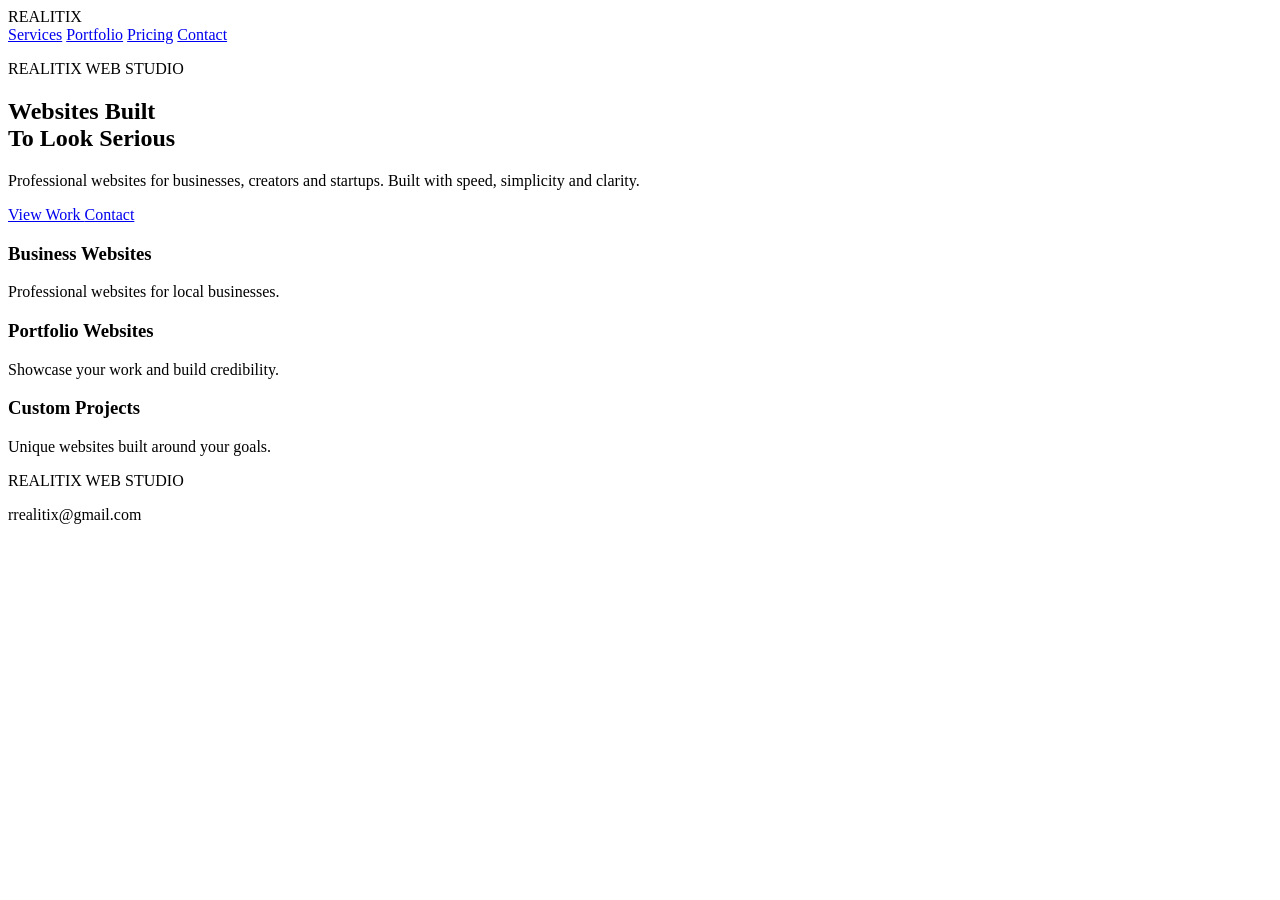
==== index.html @ b09eb092 "Update index.html" ====
<body>

<header>

<div class="logo">REALITIX</div>

<nav>
<a href="services.html">Services</a>
<a href="portfolio.html">Portfolio</a>
<a href="pricing.html">Pricing</a>
<a href="contact.html">Contact</a>
</nav>

</header>

<section class="hero">

<div class="hero-content">

<p class="eyebrow">REALITIX WEB STUDIO</p>

<h1>
Websites Built<br>
To Look Serious
</h1>

<p class="hero-text">
Professional websites for businesses,
creators and startups.
Built with speed, simplicity and clarity.
</p>

<div class="hero-buttons">

<a href="portfolio.html" class="btn">
View Work
</a>

<a href="contact.html" class="btn-outline">
Contact
</a>

</div>

</div>

</section>

<section class="services-preview">

<div class="card">
<h3>Business Websites</h3>
<p>Professional websites for local businesses.</p>
</div>

<div class="card">
<h3>Portfolio Websites</h3>
<p>Showcase your work and build credibility.</p>
</div>

<div class="card">
<h3>Custom Projects</h3>
<p>Unique websites built around your goals.</p>
</div>

</section>

<footer>

<p>REALITIX WEB STUDIO</p>

<p>rrealitix@gmail.com</p>

</footer>

</body>
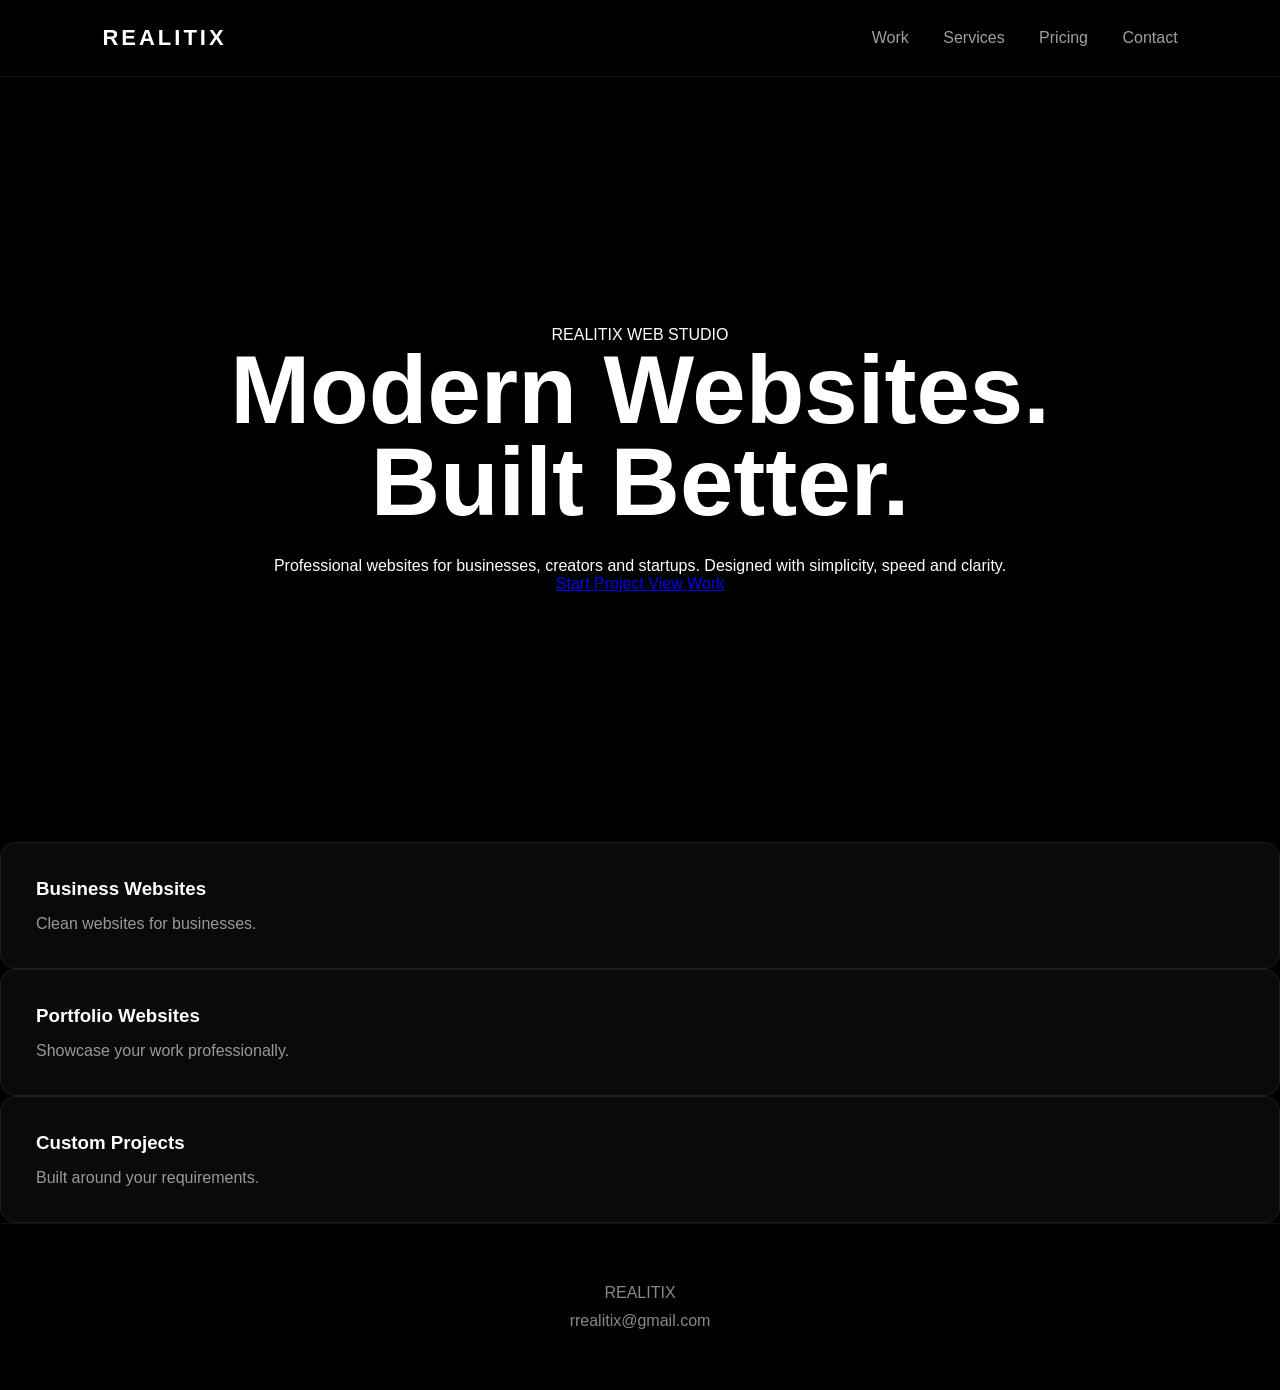
==== commit 144fea7c: "Refactor index.html for improved structure and content" ====
--- a/index.html
+++ b/index.html
@@ -1,14 +1,26 @@
+<!DOCTYPE html>
+<html lang="en">
+<head>
+<meta charset="UTF-8">
+<meta name="viewport" content="width=device-width, initial-scale=1.0">
+<title>Realitix</title>
+
+<link rel="stylesheet" href="style.css">
+
+</head>
 <body>
 
-<header>
+<header class="glass">
 
-<div class="logo">REALITIX</div>
+<div class="logo">
+REALITIX
+</div>
 
 <nav>
-<a href="services.html">Services</a>
-<a href="portfolio.html">Portfolio</a>
-<a href="pricing.html">Pricing</a>
-<a href="contact.html">Contact</a>
+<a href="#">Work</a>
+<a href="#">Services</a>
+<a href="#">Pricing</a>
+<a href="#">Contact</a>
 </nav>
 
 </header>
@@ -17,27 +29,29 @@
 
 <div class="hero-content">
 
-<p class="eyebrow">REALITIX WEB STUDIO</p>
+<p class="small-text">
+REALITIX WEB STUDIO
+</p>
 
 <h1>
-Websites Built<br>
-To Look Serious
+Modern Websites.<br>
+Built Better.
 </h1>
 
-<p class="hero-text">
+<p class="hero-description">
 Professional websites for businesses,
 creators and startups.
-Built with speed, simplicity and clarity.
+Designed with simplicity, speed and clarity.
 </p>
 
-<div class="hero-buttons">
+<div class="buttons">
 
-<a href="portfolio.html" class="btn">
-View Work
+<a href="#" class="primary-btn">
+Start Project
 </a>
 
-<a href="contact.html" class="btn-outline">
-Contact
+<a href="#" class="secondary-btn">
+View Work
 </a>
 
 </div>
@@ -46,31 +60,32 @@
 
 </section>
 
-<section class="services-preview">
+<section class="showcase">
 
-<div class="card">
+<div class="glass card">
 <h3>Business Websites</h3>
-<p>Professional websites for local businesses.</p>
+<p>Clean websites for businesses.</p>
 </div>
 
-<div class="card">
+<div class="glass card">
 <h3>Portfolio Websites</h3>
-<p>Showcase your work and build credibility.</p>
+<p>Showcase your work professionally.</p>
 </div>
 
-<div class="card">
+<div class="glass card">
 <h3>Custom Projects</h3>
-<p>Unique websites built around your goals.</p>
+<p>Built around your requirements.</p>
 </div>
 
 </section>
 
 <footer>
 
-<p>REALITIX WEB STUDIO</p>
+<p>REALITIX</p>
 
 <p>rrealitix@gmail.com</p>
 
 </footer>
 
 </body>
+</html>
--- a/style.css
+++ b/style.css
@@ -0,0 +1,170 @@
+*{
+margin:0;
+padding:0;
+box-sizing:border-box;
+font-family:Arial,sans-serif;
+}
+
+body{
+background:#000;
+color:#fff;
+}
+
+header{
+display:flex;
+justify-content:space-between;
+align-items:center;
+padding:25px 8%;
+border-bottom:1px solid #111;
+}
+
+.logo{
+font-size:22px;
+font-weight:700;
+letter-spacing:3px;
+}
+
+nav a{
+color:#a0a0a0;
+text-decoration:none;
+margin-left:30px;
+transition:.3s;
+}
+
+nav a:hover{
+color:white;
+}
+
+.hero{
+min-height:85vh;
+display:flex;
+align-items:center;
+justify-content:center;
+text-align:center;
+padding:20px;
+}
+
+.hero-content{
+max-width:900px;
+animation:fadeUp 1s ease;
+}
+
+.eyebrow{
+color:#888;
+letter-spacing:3px;
+font-size:12px;
+margin-bottom:20px;
+}
+
+.hero h1{
+font-size:6rem;
+line-height:0.95;
+margin-bottom:30px;
+font-weight:800;
+}
+
+.hero-text{
+font-size:1.2rem;
+color:#a0a0a0;
+max-width:600px;
+margin:auto;
+}
+
+.hero-buttons{
+margin-top:40px;
+display:flex;
+justify-content:center;
+gap:15px;
+flex-wrap:wrap;
+}
+
+.btn{
+background:white;
+color:black;
+text-decoration:none;
+padding:15px 32px;
+border-radius:8px;
+font-weight:700;
+}
+
+.btn-outline{
+border:1px solid #333;
+color:white;
+text-decoration:none;
+padding:15px 32px;
+border-radius:8px;
+}
+
+.services-preview{
+padding:80px 8%;
+display:grid;
+grid-template-columns:repeat(auto-fit,minmax(250px,1fr));
+gap:25px;
+}
+
+.card{
+background:#0a0a0a;
+border:1px solid #1d1d1d;
+padding:35px;
+border-radius:15px;
+transition:.4s;
+}
+
+.card:hover{
+transform:translateY(-5px);
+border-color:#555;
+}
+
+.card h3{
+margin-bottom:15px;
+}
+
+.card p{
+color:#999;
+}
+
+footer{
+padding:50px;
+text-align:center;
+border-top:1px solid #111;
+}
+
+footer p{
+margin:10px 0;
+color:#888;
+}
+
+@keyframes fadeUp{
+from{
+opacity:0;
+transform:translateY(30px);
+}
+
+to{
+opacity:1;
+transform:translateY(0);
+}
+}
+
+@media(max-width:768px){
+
+.hero h1{
+font-size:3rem;
+}
+
+header{
+flex-direction:column;
+gap:15px;
+}
+
+nav{
+display:flex;
+flex-wrap:wrap;
+justify-content:center;
+}
+
+nav a{
+margin:5px 10px;
+}
+
+}
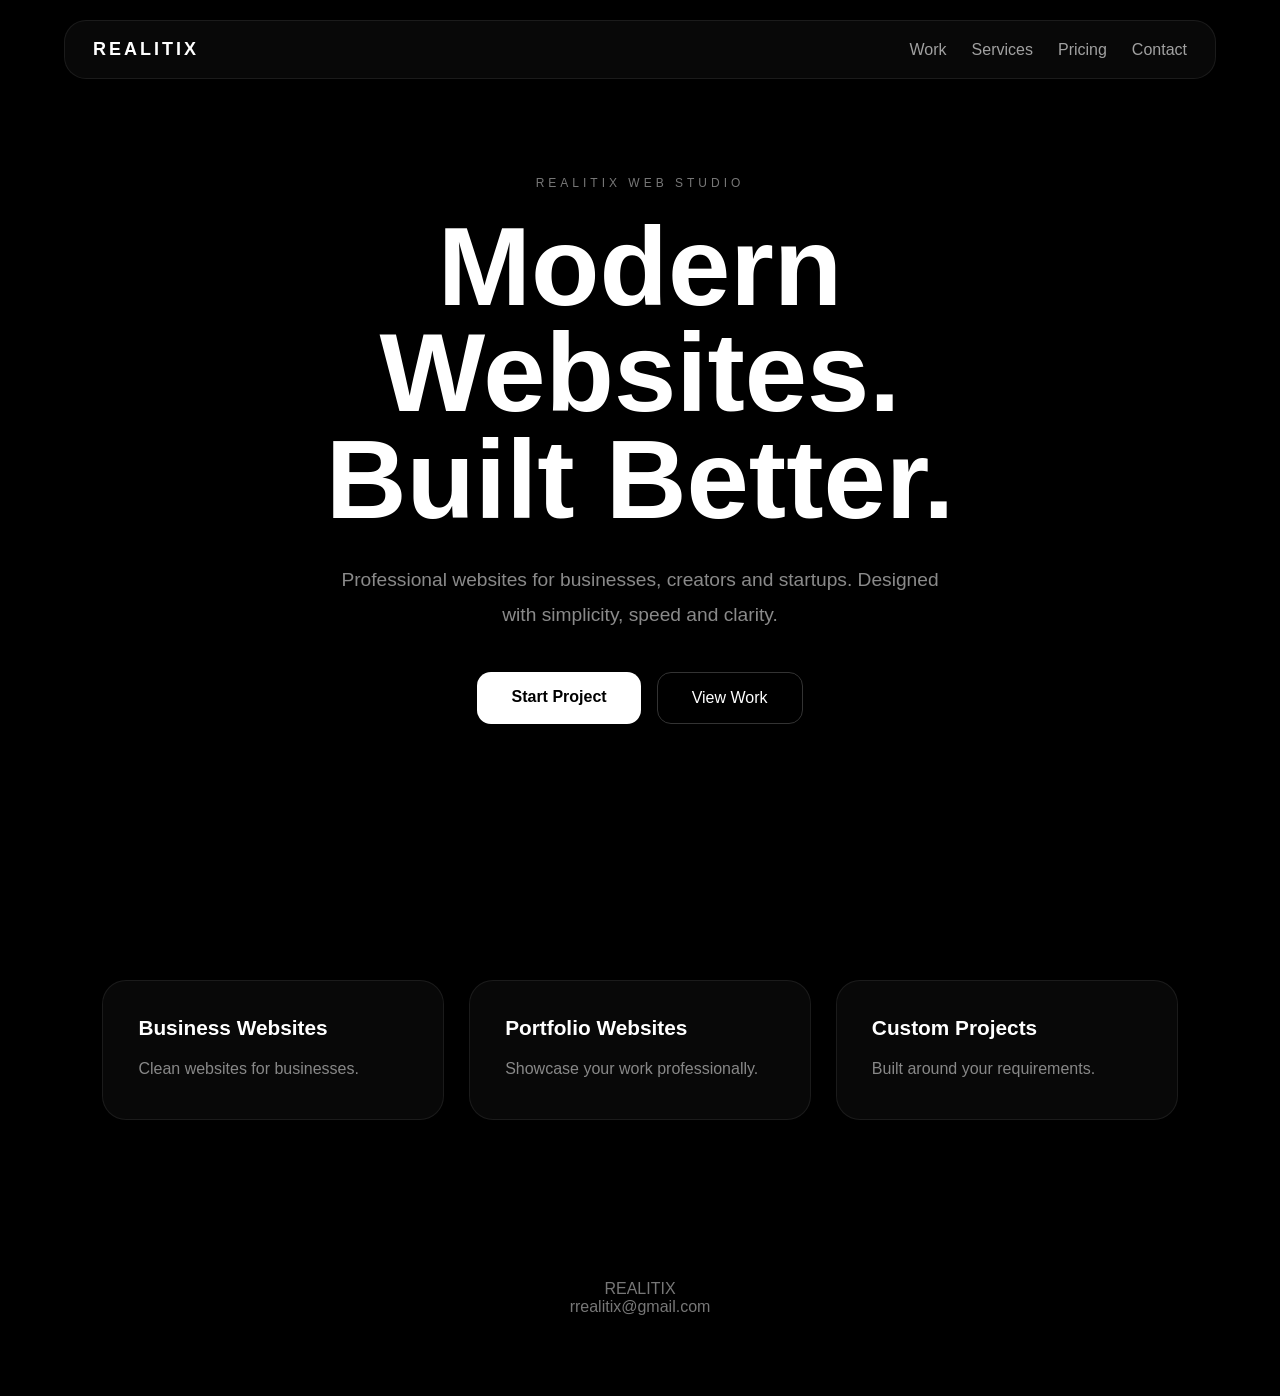
==== commit 2a3ab049: "Update index.html" ====
--- a/index.html
+++ b/index.html
@@ -17,10 +17,10 @@
 </div>
 
 <nav>
-<a href="#">Work</a>
-<a href="#">Services</a>
-<a href="#">Pricing</a>
-<a href="#">Contact</a>
+<a href="portfolio.html">Work</a>
+<a href="services.html">Services</a>
+<a href="pricing.html">Pricing</a>
+<a href="contact.html">Contact</a>
 </nav>
 
 </header>
@@ -46,11 +46,11 @@
 
 <div class="buttons">
 
-<a href="#" class="primary-btn">
+<a href="contact.html" class="primary-btn">
 Start Project
 </a>
 
-<a href="#" class="secondary-btn">
+<a href="portfolio.html" class="secondary-btn">
 View Work
 </a>
 
--- a/style.css
+++ b/style.css
@@ -2,155 +2,232 @@
 margin:0;
 padding:0;
 box-sizing:border-box;
-font-family:Arial,sans-serif;
+font-family:Inter,Arial,sans-serif;
+}
+
+html{
+scroll-behavior:smooth;
 }
 
 body{
 background:#000;
 color:#fff;
-}
+overflow-x:hidden;
+}
+
+/* NAVBAR */
 
 header{
+position:fixed;
+top:20px;
+left:50%;
+transform:translateX(-50%);
+width:90%;
+max-width:1200px;
+
 display:flex;
 justify-content:space-between;
 align-items:center;
-padding:25px 8%;
-border-bottom:1px solid #111;
+
+padding:18px 28px;
+
+border-radius:22px;
+
+z-index:1000;
+}
+
+.glass{
+background:rgba(255,255,255,0.03);
+
+backdrop-filter:blur(20px);
+
+-webkit-backdrop-filter:blur(20px);
+
+border:1px solid rgba(255,255,255,0.08);
 }
 
 .logo{
-font-size:22px;
 font-weight:700;
 letter-spacing:3px;
+font-size:18px;
+}
+
+nav{
+display:flex;
+gap:25px;
 }
 
 nav a{
-color:#a0a0a0;
+color:#a1a1a1;
 text-decoration:none;
-margin-left:30px;
-transition:.3s;
+transition:.4s;
 }
 
 nav a:hover{
 color:white;
 }
 
+/* HERO */
+
 .hero{
-min-height:85vh;
+min-height:100vh;
+
 display:flex;
 align-items:center;
 justify-content:center;
-text-align:center;
-padding:20px;
+
+padding:40px;
 }
 
 .hero-content{
 max-width:900px;
-animation:fadeUp 1s ease;
-}
-
-.eyebrow{
-color:#888;
-letter-spacing:3px;
+text-align:center;
+
+animation:fadeUp 1.2s ease;
+}
+
+.small-text{
+letter-spacing:4px;
 font-size:12px;
-margin-bottom:20px;
+color:#777;
+margin-bottom:24px;
 }
 
 .hero h1{
-font-size:6rem;
+font-size:clamp(3rem,10vw,7rem);
+
 line-height:0.95;
+
+font-weight:800;
+
 margin-bottom:30px;
-font-weight:800;
-}
-
-.hero-text{
+}
+
+.hero-description{
 font-size:1.2rem;
-color:#a0a0a0;
+color:#8a8a8a;
+
 max-width:600px;
 margin:auto;
-}
-
-.hero-buttons{
+line-height:1.8;
+}
+
+.buttons{
 margin-top:40px;
+
 display:flex;
 justify-content:center;
-gap:15px;
+gap:16px;
 flex-wrap:wrap;
 }
 
-.btn{
+.primary-btn{
+padding:16px 34px;
+
 background:white;
 color:black;
+
+font-weight:600;
+
 text-decoration:none;
-padding:15px 32px;
-border-radius:8px;
-font-weight:700;
-}
-
-.btn-outline{
+
+border-radius:14px;
+
+transition:.4s;
+}
+
+.primary-btn:hover{
+transform:translateY(-3px);
+}
+
+.secondary-btn{
+padding:16px 34px;
+
 border:1px solid #333;
+
 color:white;
+
 text-decoration:none;
-padding:15px 32px;
-border-radius:8px;
-}
-
-.services-preview{
+
+border-radius:14px;
+
+transition:.4s;
+}
+
+.secondary-btn:hover{
+background:#111;
+}
+
+/* CARDS */
+
+.showcase{
+
 padding:80px 8%;
+
 display:grid;
-grid-template-columns:repeat(auto-fit,minmax(250px,1fr));
+
+grid-template-columns:
+repeat(auto-fit,minmax(280px,1fr));
+
 gap:25px;
 }
 
 .card{
-background:#0a0a0a;
-border:1px solid #1d1d1d;
+
 padding:35px;
-border-radius:15px;
-transition:.4s;
+
+border-radius:24px;
+
+transition:
+transform .6s cubic-bezier(.22,1,.36,1),
+border-color .6s;
 }
 
 .card:hover{
-transform:translateY(-5px);
-border-color:#555;
+transform:translateY(-8px);
+border-color:rgba(255,255,255,.25);
 }
 
 .card h3{
 margin-bottom:15px;
+font-size:1.3rem;
 }
 
 .card p{
-color:#999;
-}
+color:#888;
+line-height:1.8;
+}
+
+/* FOOTER */
 
 footer{
-padding:50px;
+
+padding:80px 20px;
+
 text-align:center;
-border-top:1px solid #111;
-}
-
-footer p{
-margin:10px 0;
-color:#888;
-}
+
+color:#777;
+}
+
+/* ANIMATION */
 
 @keyframes fadeUp{
+
 from{
 opacity:0;
-transform:translateY(30px);
+transform:translateY(40px);
 }
 
 to{
 opacity:1;
 transform:translateY(0);
 }
-}
+
+}
+
+/* MOBILE */
 
 @media(max-width:768px){
-
-.hero h1{
-font-size:3rem;
-}
 
 header{
 flex-direction:column;
@@ -158,13 +235,12 @@
 }
 
 nav{
-display:flex;
 flex-wrap:wrap;
 justify-content:center;
 }
 
-nav a{
-margin:5px 10px;
-}
-
-}
+.hero h1{
+line-height:1.05;
+}
+
+}
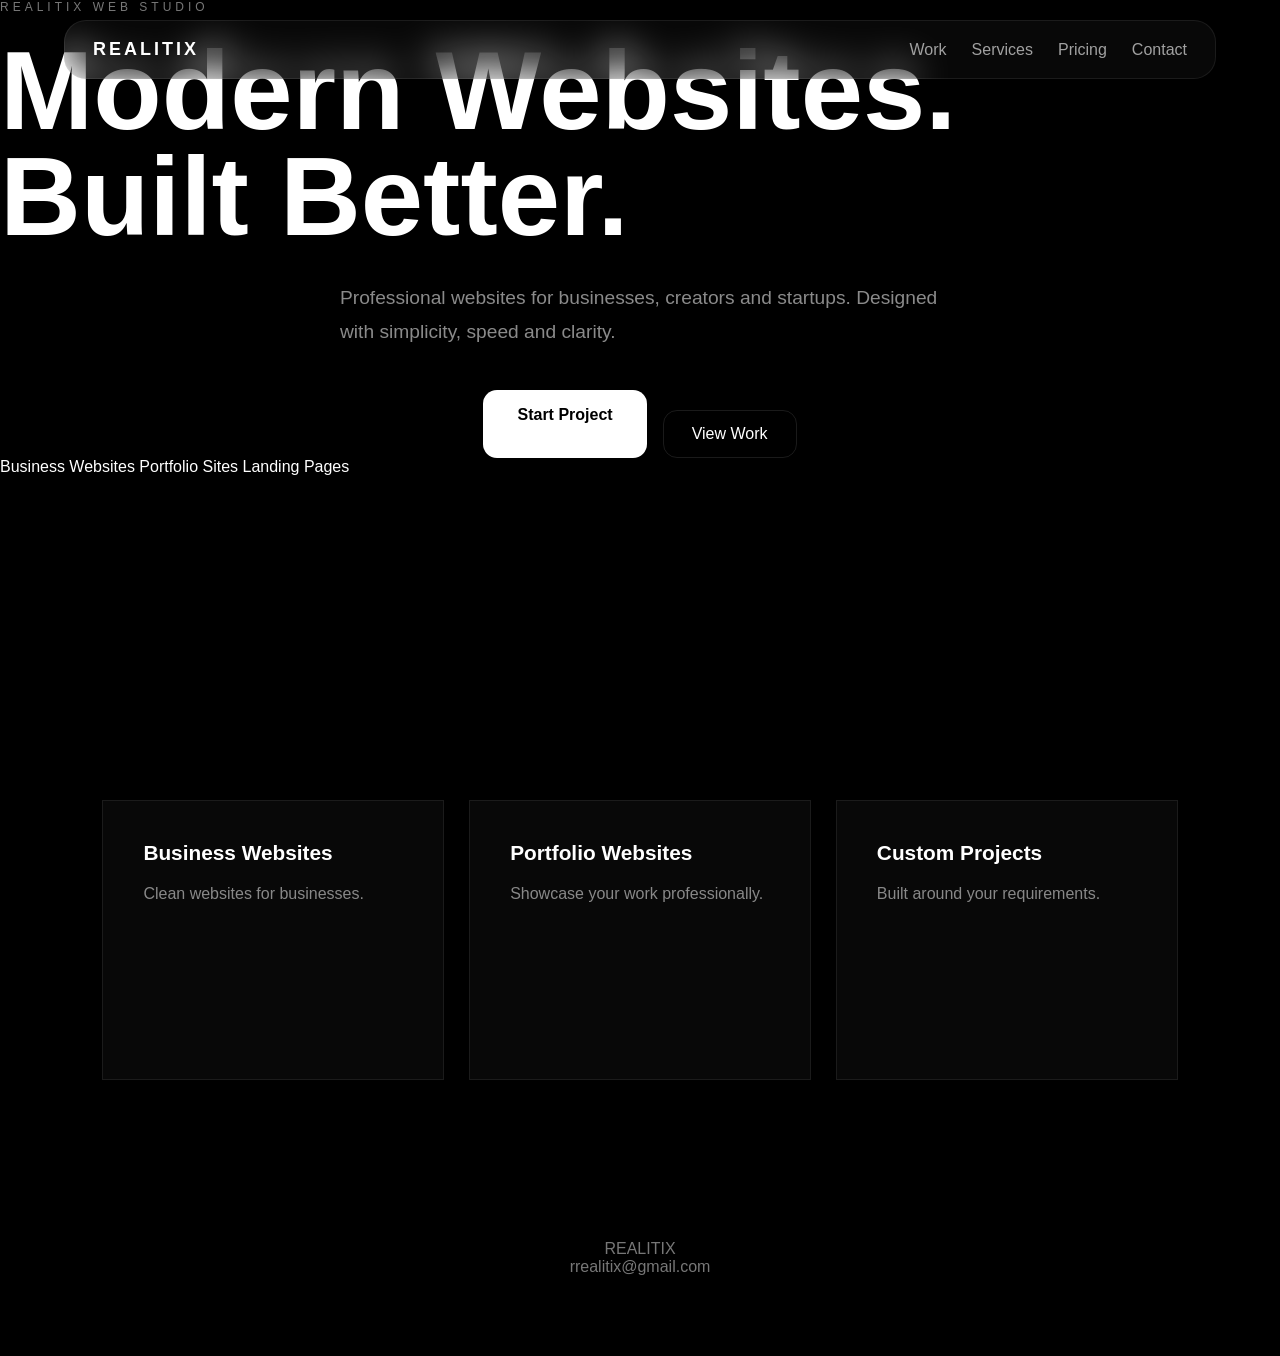
==== commit f905e6c1: "Add mini-services section to index.html Added mini-services section with service types." ====
--- a/index.html
+++ b/index.html
@@ -50,7 +50,7 @@
 Start Project
 </a>
 
-<a href="portfolio.html" class="secondary-btn">
+<a href="#work" class="secondary-btn">
 View Work
 </a>
 
@@ -58,8 +58,16 @@
 
 </div>
 
+<div class="mini-services">
+
+<span>Business Websites</span>
+<span>Portfolio Sites</span>
+<span>Landing Pages</span>
+
+</div>
+
 </section>
-
+  
 <section class="showcase">
 
 <div class="glass card">
--- a/style.css
+++ b/style.css
@@ -70,7 +70,8 @@
 /* HERO */
 
 .hero{
-min-height:100vh;
+min-height:80vh;
+}
 
 display:flex;
 align-items:center;
@@ -173,9 +174,9 @@
 }
 
 .card{
-
-padding:35px;
-
+padding:40px;
+min-height:280px;
+}
 border-radius:24px;
 
 transition:
@@ -196,6 +197,7 @@
 .card p{
 color:#888;
 line-height:1.8;
+margin-bottom:25px;
 }
 
 /* FOOTER */
@@ -244,3 +246,200 @@
 }
 
 }
+
+form{
+display:flex;
+flex-direction:column;
+gap:16px;
+max-width:600px;
+margin:auto;
+margin-top:40px;
+}
+
+input,
+textarea{
+background:#0a0a0a;
+border:1px solid #222;
+color:white;
+padding:18px;
+border-radius:14px;
+font-size:16px;
+}
+
+textarea{
+min-height:180px;
+resize:none;
+}
+
+form{
+display:flex;
+flex-direction:column;
+gap:16px;
+max-width:700px;
+margin:auto;
+margin-top:50px;
+}
+
+input,
+select,
+textarea{
+background:#0a0a0a;
+border:1px solid #222;
+color:white;
+padding:18px;
+border-radius:16px;
+font-size:16px;
+outline:none;
+transition:.3s;
+}
+
+input:focus,
+select:focus,
+textarea:focus{
+border-color:white;
+}
+
+textarea{
+min-height:180px;
+resize:none;
+}
+
+button{
+border:none;
+cursor:pointer;
+}
+
+input,
+select,
+textarea{
+
+background:#050505;
+
+border:1px solid rgba(255,255,255,.08);
+
+backdrop-filter:blur(20px);
+
+color:white;
+
+padding:20px;
+
+border-radius:20px;
+
+transition:.3s;
+
+}
+
+input:focus,
+select:focus,
+textarea:focus{
+
+border-color:white;
+
+transform:translateY(-2px);
+
+}
+
+button{
+
+background:white;
+
+color:black;
+
+padding:18px;
+
+border:none;
+
+border-radius:20px;
+
+font-size:16px;
+
+font-weight:600;
+
+transition:.4s;
+
+}
+
+button:hover{
+
+transform:translateY(-3px);
+
+}
+
+form{
+display:flex;
+flex-direction:column;
+gap:16px;
+max-width:650px;
+margin:auto;
+margin-top:40px;
+}
+
+input,
+select,
+textarea{
+
+background:rgba(255,255,255,.03);
+
+border:1px solid rgba(255,255,255,.08);
+
+backdrop-filter:blur(20px);
+
+color:white;
+
+padding:18px;
+
+border-radius:16px;
+
+font-size:16px;
+
+outline:none;
+}
+
+textarea{
+min-height:180px;
+resize:none;
+}
+
+input:focus,
+select:focus,
+textarea:focus{
+border-color:white;
+}
+
+button{
+border:none;
+cursor:pointer;
+}
+
+button{
+border:none;
+cursor:pointer;
+}
+
+.secondary-btn{
+display:inline-block;
+
+padding:14px 28px;
+
+border:1px solid rgba(255,255,255,.1);
+
+border-radius:14px;
+
+text-decoration:none;
+
+color:white;
+
+margin-top:20px;
+
+transition:.4s;
+}
+
+.secondary-btn:hover{
+
+background:white;
+
+color:black;
+
+transform:translateY(-2px);
+
+}
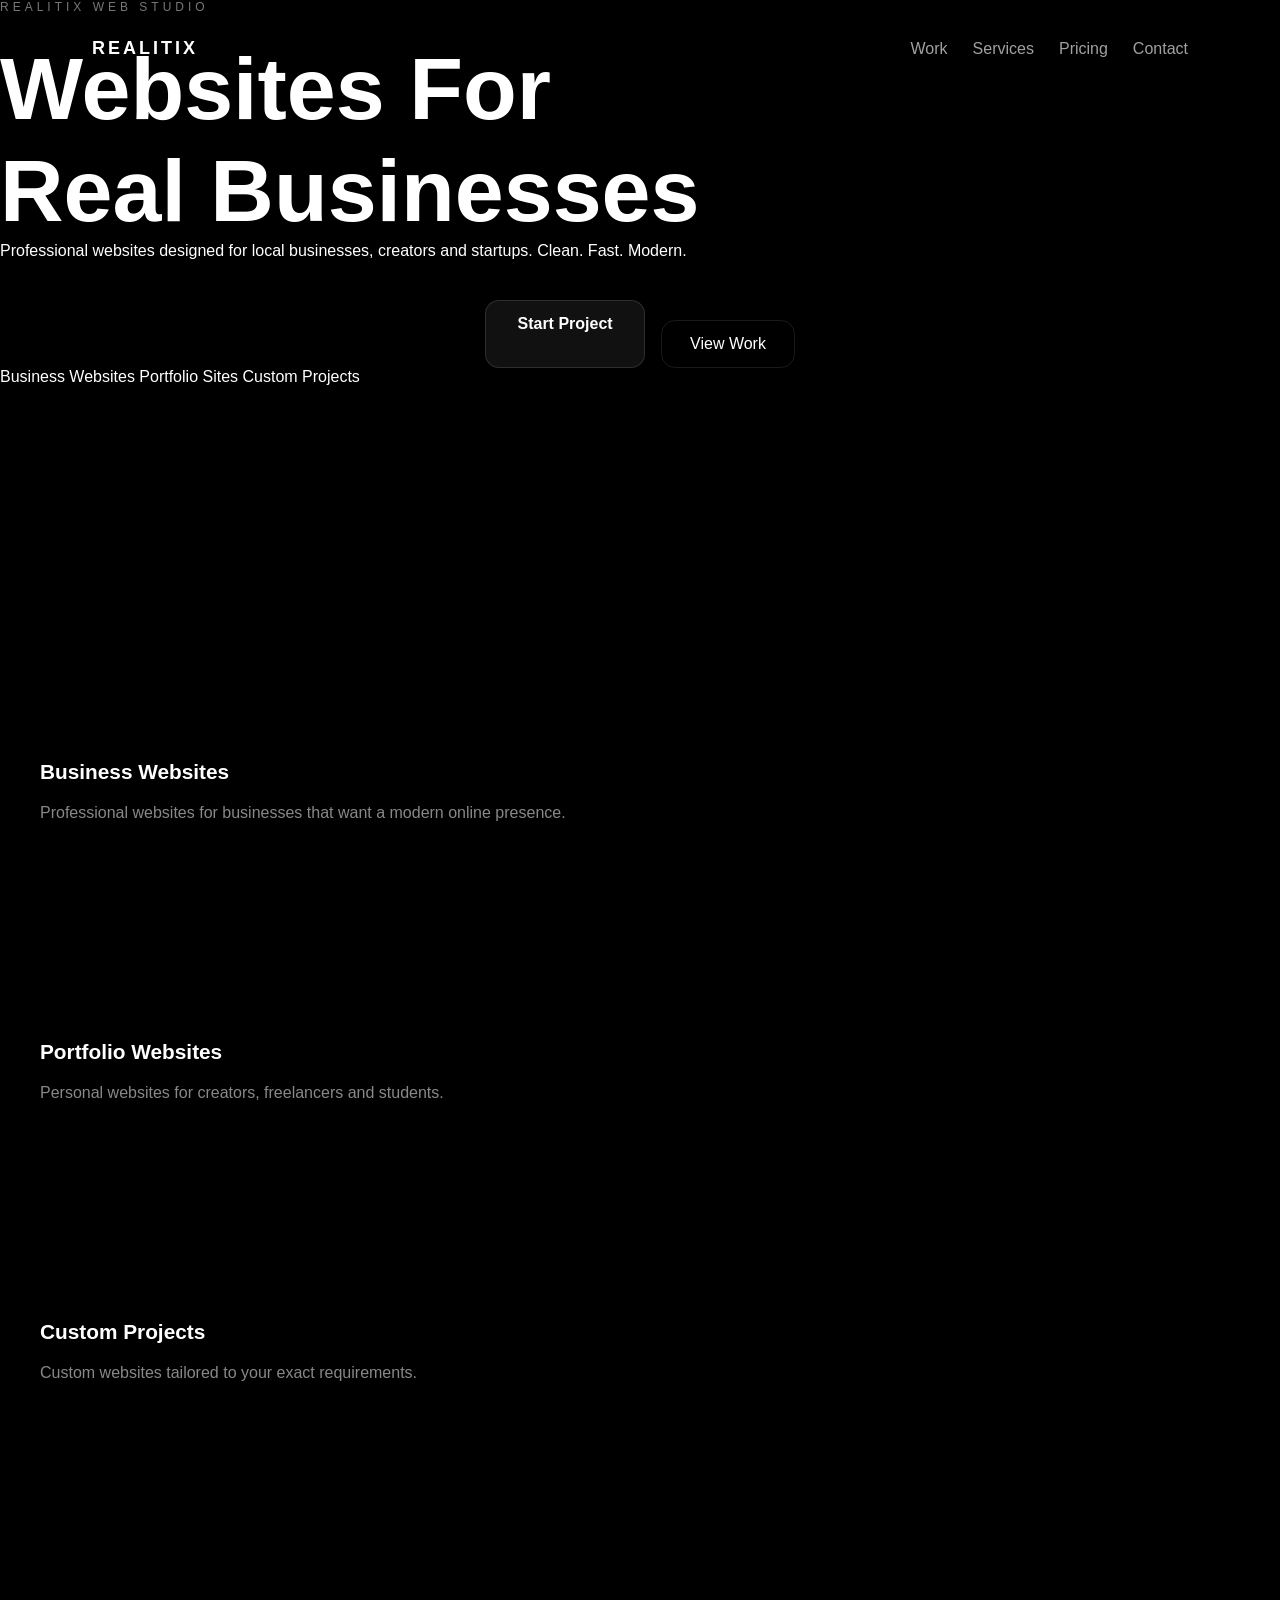
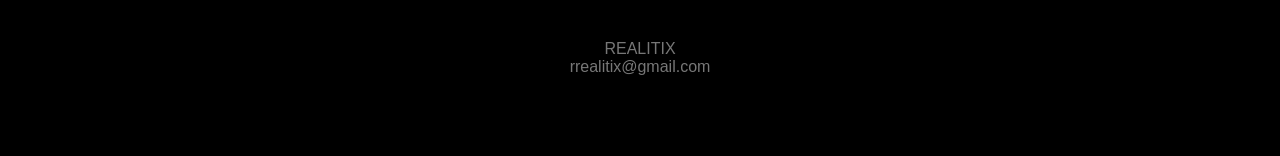
==== commit 5bbb9381: "Update index.html" ====
--- a/index.html
+++ b/index.html
@@ -10,38 +10,38 @@
 </head>
 <body>
 
-<header class="glass">
+<header class="navbar">
 
 <div class="logo">
 REALITIX
 </div>
 
 <nav>
+
 <a href="portfolio.html">Work</a>
-<a href="services.html">Services</a>
-<a href="pricing.html">Pricing</a>
+<a href="#">Services</a>
+<a href="#">Pricing</a>
 <a href="contact.html">Contact</a>
+
 </nav>
 
 </header>
 
 <section class="hero">
 
-<div class="hero-content">
-
 <p class="small-text">
 REALITIX WEB STUDIO
 </p>
 
 <h1>
-Modern Websites.<br>
-Built Better.
+Websites For<br>
+Real Businesses
 </h1>
 
 <p class="hero-description">
-Professional websites for businesses,
+Professional websites designed for local businesses,
 creators and startups.
-Designed with simplicity, speed and clarity.
+Clean. Fast. Modern.
 </p>
 
 <div class="buttons">
@@ -50,39 +50,54 @@
 Start Project
 </a>
 
-<a href="#work" class="secondary-btn">
+<a href="portfolio.html" class="secondary-btn">
 View Work
 </a>
-
-</div>
 
 </div>
 
 <div class="mini-services">
 
 <span>Business Websites</span>
+
 <span>Portfolio Sites</span>
-<span>Landing Pages</span>
+
+<span>Custom Projects</span>
 
 </div>
 
 </section>
-  
-<section class="showcase">
 
-<div class="glass card">
+<section class="services-preview">
+
+<div class="card">
+
 <h3>Business Websites</h3>
-<p>Clean websites for businesses.</p>
+
+<p>
+Professional websites for businesses that want a modern online presence.
+</p>
+
 </div>
 
-<div class="glass card">
+<div class="card">
+
 <h3>Portfolio Websites</h3>
-<p>Showcase your work professionally.</p>
+
+<p>
+Personal websites for creators, freelancers and students.
+</p>
+
 </div>
 
-<div class="glass card">
+<div class="card">
+
 <h3>Custom Projects</h3>
-<p>Built around your requirements.</p>
+
+<p>
+Custom websites tailored to your exact requirements.
+</p>
+
 </div>
 
 </section>
--- a/style.css
+++ b/style.css
@@ -95,7 +95,8 @@
 }
 
 .hero h1{
-font-size:clamp(3rem,10vw,7rem);
+font-size:clamp(3rem,8vw,5.5rem);
+}
 
 line-height:0.95;
 
@@ -122,41 +123,37 @@
 flex-wrap:wrap;
 }
 
+
 .primary-btn{
-padding:16px 34px;
-
-background:white;
-color:black;
+
+padding:14px 28px;
+
+background:#111;
+
+color:white;
+
+border:1px solid rgba(255,255,255,.12);
+
+text-decoration:none;
+
+border-radius:14px;
 
 font-weight:600;
 
-text-decoration:none;
-
-border-radius:14px;
+min-width:160px;
+
+text-align:center;
 
 transition:.4s;
+
 }
 
 .primary-btn:hover{
-transform:translateY(-3px);
-}
-
-.secondary-btn{
-padding:16px 34px;
-
-border:1px solid #333;
-
-color:white;
-
-text-decoration:none;
-
-border-radius:14px;
-
-transition:.4s;
-}
-
-.secondary-btn:hover{
-background:#111;
+
+background:#1a1a1a;
+
+transform:translateY(-2px);
+
 }
 
 /* CARDS */
@@ -438,6 +435,33 @@
 
 background:white;
 
+  .mini-services{
+
+display:flex;
+
+justify-content:center;
+
+gap:15px;
+
+margin-top:50px;
+
+flex-wrap:wrap;
+
+}
+
+.mini-services span{
+
+padding:12px 20px;
+
+border:1px solid rgba(255,255,255,.08);
+
+border-radius:999px;
+
+color:#777;
+
+background:rgba(255,255,255,.02);
+
+}
 color:black;
 
 transform:translateY(-2px);
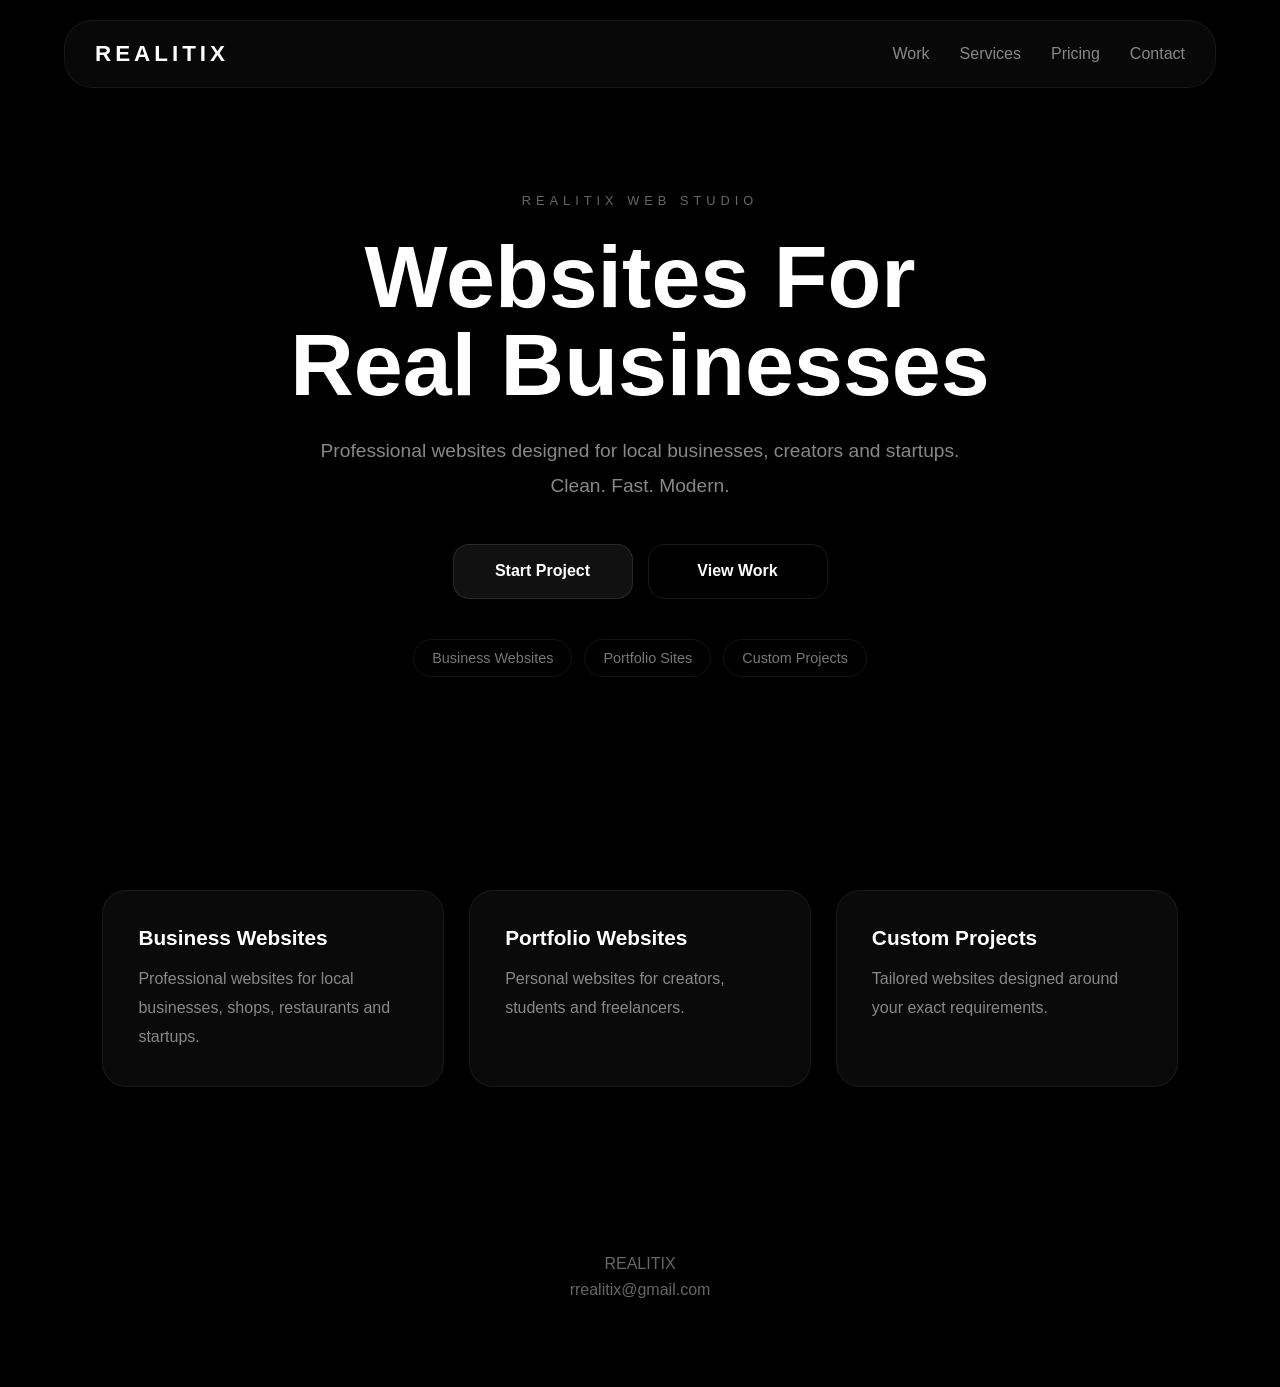
==== commit 06dfbc09: "Revise website descriptions for clarity Updated descriptions for business, portfolio, and custom pro" ====
--- a/index.html
+++ b/index.html
@@ -75,7 +75,8 @@
 <h3>Business Websites</h3>
 
 <p>
-Professional websites for businesses that want a modern online presence.
+Professional websites for local businesses,
+shops, restaurants and startups.
 </p>
 
 </div>
@@ -85,7 +86,8 @@
 <h3>Portfolio Websites</h3>
 
 <p>
-Personal websites for creators, freelancers and students.
+Personal websites for creators,
+students and freelancers.
 </p>
 
 </div>
@@ -95,7 +97,8 @@
 <h3>Custom Projects</h3>
 
 <p>
-Custom websites tailored to your exact requirements.
+Tailored websites designed around
+your exact requirements.
 </p>
 
 </div>
--- a/style.css
+++ b/style.css
@@ -15,13 +15,17 @@
 overflow-x:hidden;
 }
 
-/* NAVBAR */
-
-header{
+/* NAVIGATION */
+
+.navbar{
+
 position:fixed;
+
 top:20px;
 left:50%;
+
 transform:translateX(-50%);
+
 width:90%;
 max-width:1200px;
 
@@ -29,441 +33,300 @@
 justify-content:space-between;
 align-items:center;
 
-padding:18px 28px;
-
-border-radius:22px;
+padding:20px 30px;
+
+background:rgba(255,255,255,.03);
+
+backdrop-filter:blur(30px);
+
+border:1px solid rgba(255,255,255,.06);
+
+border-radius:28px;
 
 z-index:1000;
 }
 
-.glass{
-background:rgba(255,255,255,0.03);
-
-backdrop-filter:blur(20px);
-
--webkit-backdrop-filter:blur(20px);
-
-border:1px solid rgba(255,255,255,0.08);
-}
-
 .logo{
+
+font-size:1.4rem;
+
 font-weight:700;
-letter-spacing:3px;
-font-size:18px;
+
+letter-spacing:4px;
 }
 
 nav{
-display:flex;
+
+display:flex;
+gap:30px;
+}
+
+nav a{
+
+color:#888;
+
+text-decoration:none;
+
+transition:.3s;
+}
+
+nav a:hover{
+
+color:white;
+}
+
+/* HERO */
+
+.hero{
+
+min-height:90vh;
+
+display:flex;
+
+flex-direction:column;
+
+align-items:center;
+
+justify-content:center;
+
+text-align:center;
+
+padding:120px 20px 60px;
+}
+
+.small-text{
+
+font-size:.8rem;
+
+letter-spacing:5px;
+
+color:#666;
+
+margin-bottom:25px;
+}
+
+.hero h1{
+
+font-size:clamp(3rem,8vw,5.5rem);
+
+line-height:1;
+
+font-weight:800;
+
+margin-bottom:25px;
+}
+
+.hero-description{
+
+max-width:650px;
+
+font-size:1.2rem;
+
+line-height:1.8;
+
+color:#888;
+
+margin-bottom:40px;
+}
+
+/* BUTTONS */
+
+.buttons{
+
+display:flex;
+
+gap:15px;
+
+flex-wrap:wrap;
+
+justify-content:center;
+
+margin-bottom:40px;
+}
+
+.primary-btn,
+.secondary-btn{
+
+min-width:180px;
+
+height:55px;
+
+display:flex;
+
+align-items:center;
+
+justify-content:center;
+
+text-decoration:none;
+
+border-radius:16px;
+
+font-weight:600;
+
+transition:.3s;
+}
+
+.primary-btn{
+
+background:#111;
+
+border:1px solid rgba(255,255,255,.1);
+
+color:white;
+}
+
+.primary-btn:hover{
+
+background:#171717;
+
+transform:translateY(-2px);
+}
+
+.secondary-btn{
+
+background:transparent;
+
+border:1px solid rgba(255,255,255,.1);
+
+color:white;
+}
+
+.secondary-btn:hover{
+
+background:#111;
+
+transform:translateY(-2px);
+}
+
+/* MINI SERVICES */
+
+.mini-services{
+
+display:flex;
+
+gap:12px;
+
+flex-wrap:wrap;
+
+justify-content:center;
+}
+
+.mini-services span{
+
+padding:10px 18px;
+
+border-radius:999px;
+
+border:1px solid rgba(255,255,255,.08);
+
+color:#777;
+
+font-size:.9rem;
+}
+
+/* SERVICES */
+
+.services-preview{
+
+padding:80px 8%;
+
+display:grid;
+
+grid-template-columns:repeat(auto-fit,minmax(280px,1fr));
+
 gap:25px;
 }
 
-nav a{
-color:#a1a1a1;
-text-decoration:none;
+.card{
+
+background:#0a0a0a;
+
+border:1px solid rgba(255,255,255,.06);
+
+padding:35px;
+
+border-radius:24px;
+
 transition:.4s;
 }
 
-nav a:hover{
-color:white;
-}
-
-/* HERO */
+.card:hover{
+
+transform:translateY(-5px);
+
+border-color:rgba(255,255,255,.15);
+}
+
+.card h3{
+
+margin-bottom:15px;
+
+font-size:1.3rem;
+}
+
+.card p{
+
+color:#888;
+
+line-height:1.8;
+}
+
+/* FOOTER */
+
+footer{
+
+padding:80px 20px;
+
+text-align:center;
+}
+
+footer p{
+
+color:#666;
+
+margin:8px 0;
+}
+
+/* MOBILE */
+
+@media(max-width:768px){
+
+.navbar{
+
+flex-direction:column;
+
+gap:15px;
+}
+
+nav{
+
+flex-wrap:wrap;
+
+justify-content:center;
+}
 
 .hero{
-min-height:80vh;
-}
-
-display:flex;
-align-items:center;
-justify-content:center;
-
-padding:40px;
-}
-
-.hero-content{
-max-width:900px;
-text-align:center;
-
-animation:fadeUp 1.2s ease;
-}
-
-.small-text{
-letter-spacing:4px;
-font-size:12px;
-color:#777;
-margin-bottom:24px;
-}
-
-.hero h1{
-font-size:clamp(3rem,8vw,5.5rem);
-}
-
-line-height:0.95;
-
-font-weight:800;
-
-margin-bottom:30px;
+
+padding-top:180px;
 }
 
 .hero-description{
-font-size:1.2rem;
-color:#8a8a8a;
-
-max-width:600px;
-margin:auto;
-line-height:1.8;
+
+font-size:1rem;
 }
 
 .buttons{
-margin-top:40px;
-
-display:flex;
-justify-content:center;
-gap:16px;
-flex-wrap:wrap;
-}
-
-
-.primary-btn{
-
-padding:14px 28px;
-
-background:#111;
-
-color:white;
-
-border:1px solid rgba(255,255,255,.12);
-
-text-decoration:none;
-
-border-radius:14px;
-
-font-weight:600;
-
-min-width:160px;
-
-text-align:center;
-
-transition:.4s;
-
-}
-
-.primary-btn:hover{
-
-background:#1a1a1a;
-
-transform:translateY(-2px);
-
-}
-
-/* CARDS */
-
-.showcase{
-
-padding:80px 8%;
-
-display:grid;
-
-grid-template-columns:
-repeat(auto-fit,minmax(280px,1fr));
-
-gap:25px;
-}
-
-.card{
-padding:40px;
-min-height:280px;
-}
-border-radius:24px;
-
-transition:
-transform .6s cubic-bezier(.22,1,.36,1),
-border-color .6s;
-}
-
-.card:hover{
-transform:translateY(-8px);
-border-color:rgba(255,255,255,.25);
-}
-
-.card h3{
-margin-bottom:15px;
-font-size:1.3rem;
-}
-
-.card p{
-color:#888;
-line-height:1.8;
-margin-bottom:25px;
-}
-
-/* FOOTER */
-
-footer{
-
-padding:80px 20px;
-
-text-align:center;
-
-color:#777;
-}
-
-/* ANIMATION */
-
-@keyframes fadeUp{
-
-from{
-opacity:0;
-transform:translateY(40px);
-}
-
-to{
-opacity:1;
-transform:translateY(0);
-}
-
-}
-
-/* MOBILE */
-
-@media(max-width:768px){
-
-header{
+
 flex-direction:column;
-gap:15px;
-}
-
-nav{
-flex-wrap:wrap;
-justify-content:center;
-}
-
-.hero h1{
-line-height:1.05;
-}
-
-}
-
-form{
-display:flex;
-flex-direction:column;
-gap:16px;
-max-width:600px;
-margin:auto;
-margin-top:40px;
-}
-
-input,
-textarea{
-background:#0a0a0a;
-border:1px solid #222;
-color:white;
-padding:18px;
-border-radius:14px;
-font-size:16px;
-}
-
-textarea{
-min-height:180px;
-resize:none;
-}
-
-form{
-display:flex;
-flex-direction:column;
-gap:16px;
-max-width:700px;
-margin:auto;
-margin-top:50px;
-}
-
-input,
-select,
-textarea{
-background:#0a0a0a;
-border:1px solid #222;
-color:white;
-padding:18px;
-border-radius:16px;
-font-size:16px;
-outline:none;
-transition:.3s;
-}
-
-input:focus,
-select:focus,
-textarea:focus{
-border-color:white;
-}
-
-textarea{
-min-height:180px;
-resize:none;
-}
-
-button{
-border:none;
-cursor:pointer;
-}
-
-input,
-select,
-textarea{
-
-background:#050505;
-
-border:1px solid rgba(255,255,255,.08);
-
-backdrop-filter:blur(20px);
-
-color:white;
-
-padding:20px;
-
-border-radius:20px;
-
-transition:.3s;
-
-}
-
-input:focus,
-select:focus,
-textarea:focus{
-
-border-color:white;
-
-transform:translateY(-2px);
-
-}
-
-button{
-
-background:white;
-
-color:black;
-
-padding:18px;
-
-border:none;
-
-border-radius:20px;
-
-font-size:16px;
-
-font-weight:600;
-
-transition:.4s;
-
-}
-
-button:hover{
-
-transform:translateY(-3px);
-
-}
-
-form{
-display:flex;
-flex-direction:column;
-gap:16px;
-max-width:650px;
-margin:auto;
-margin-top:40px;
-}
-
-input,
-select,
-textarea{
-
-background:rgba(255,255,255,.03);
-
-border:1px solid rgba(255,255,255,.08);
-
-backdrop-filter:blur(20px);
-
-color:white;
-
-padding:18px;
-
-border-radius:16px;
-
-font-size:16px;
-
-outline:none;
-}
-
-textarea{
-min-height:180px;
-resize:none;
-}
-
-input:focus,
-select:focus,
-textarea:focus{
-border-color:white;
-}
-
-button{
-border:none;
-cursor:pointer;
-}
-
-button{
-border:none;
-cursor:pointer;
-}
-
+
+width:100%;
+}
+
+.primary-btn,
 .secondary-btn{
-display:inline-block;
-
-padding:14px 28px;
-
-border:1px solid rgba(255,255,255,.1);
-
-border-radius:14px;
-
-text-decoration:none;
-
-color:white;
-
-margin-top:20px;
-
-transition:.4s;
-}
-
-.secondary-btn:hover{
-
-background:white;
-
-  .mini-services{
-
-display:flex;
-
-justify-content:center;
-
-gap:15px;
-
-margin-top:50px;
-
-flex-wrap:wrap;
-
-}
-
-.mini-services span{
-
-padding:12px 20px;
-
-border:1px solid rgba(255,255,255,.08);
-
-border-radius:999px;
-
-color:#777;
-
-background:rgba(255,255,255,.02);
-
-}
-color:black;
-
-transform:translateY(-2px);
-
-}
+
+width:100%;
+max-width:320px;
+}
+
+}
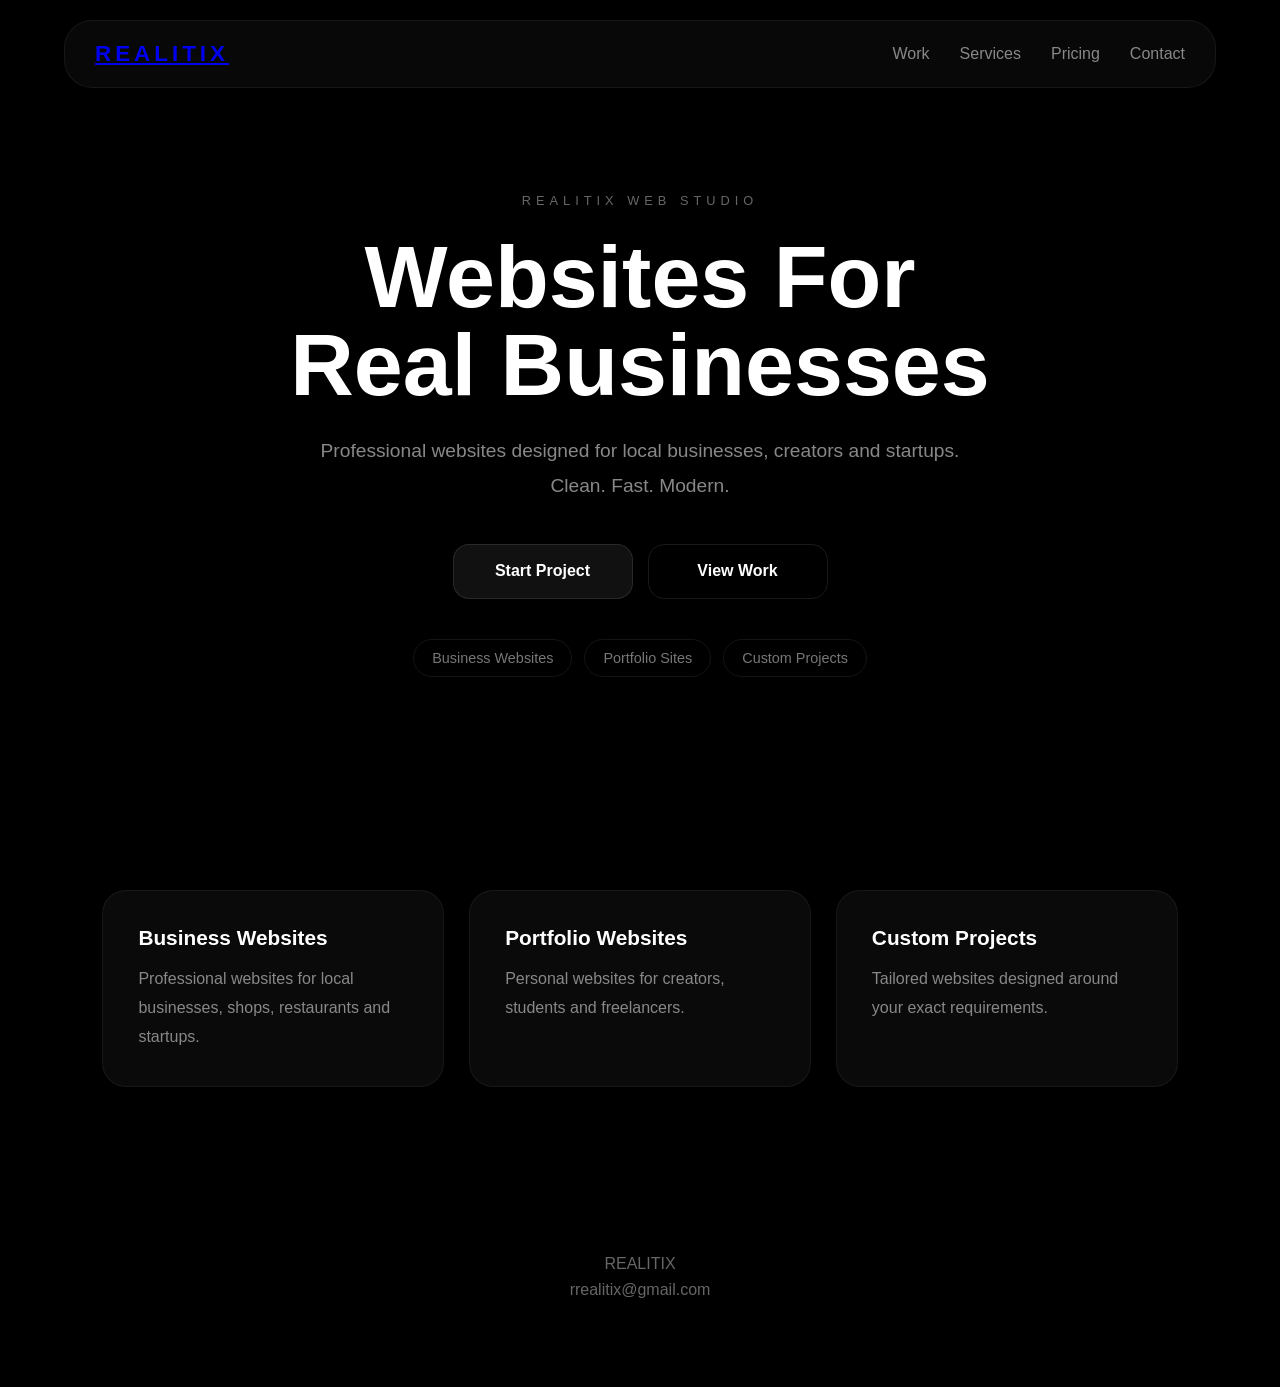
==== commit 91ab7b84: "Update logo link and services navigation item" ====
--- a/index.html
+++ b/index.html
@@ -12,14 +12,14 @@
 
 <header class="navbar">
 
-<div class="logo">
+<a href="index.html" class="logo">
 REALITIX
-</div>
+</a>
 
 <nav>
 
 <a href="portfolio.html">Work</a>
-<a href="#">Services</a>
+<a href="services.html">Services</a>
 <a href="#">Pricing</a>
 <a href="contact.html">Contact</a>
 
